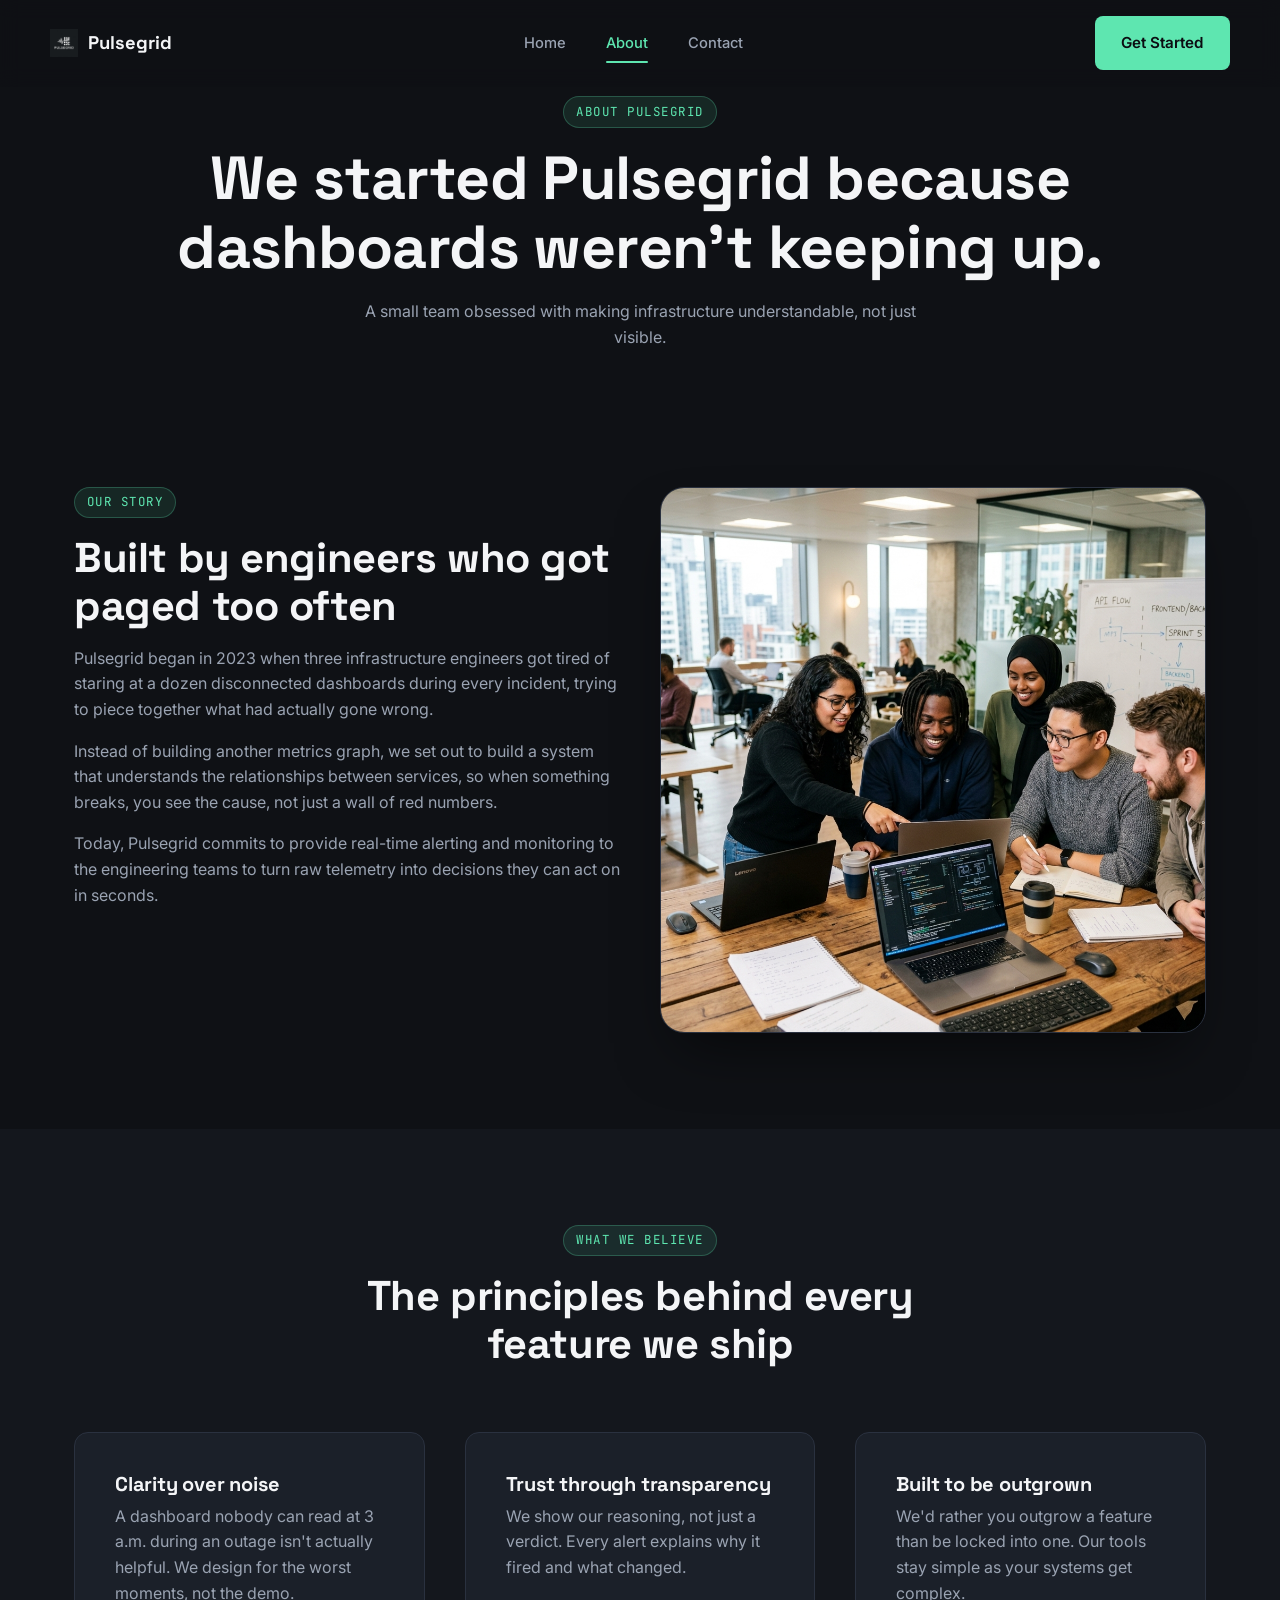
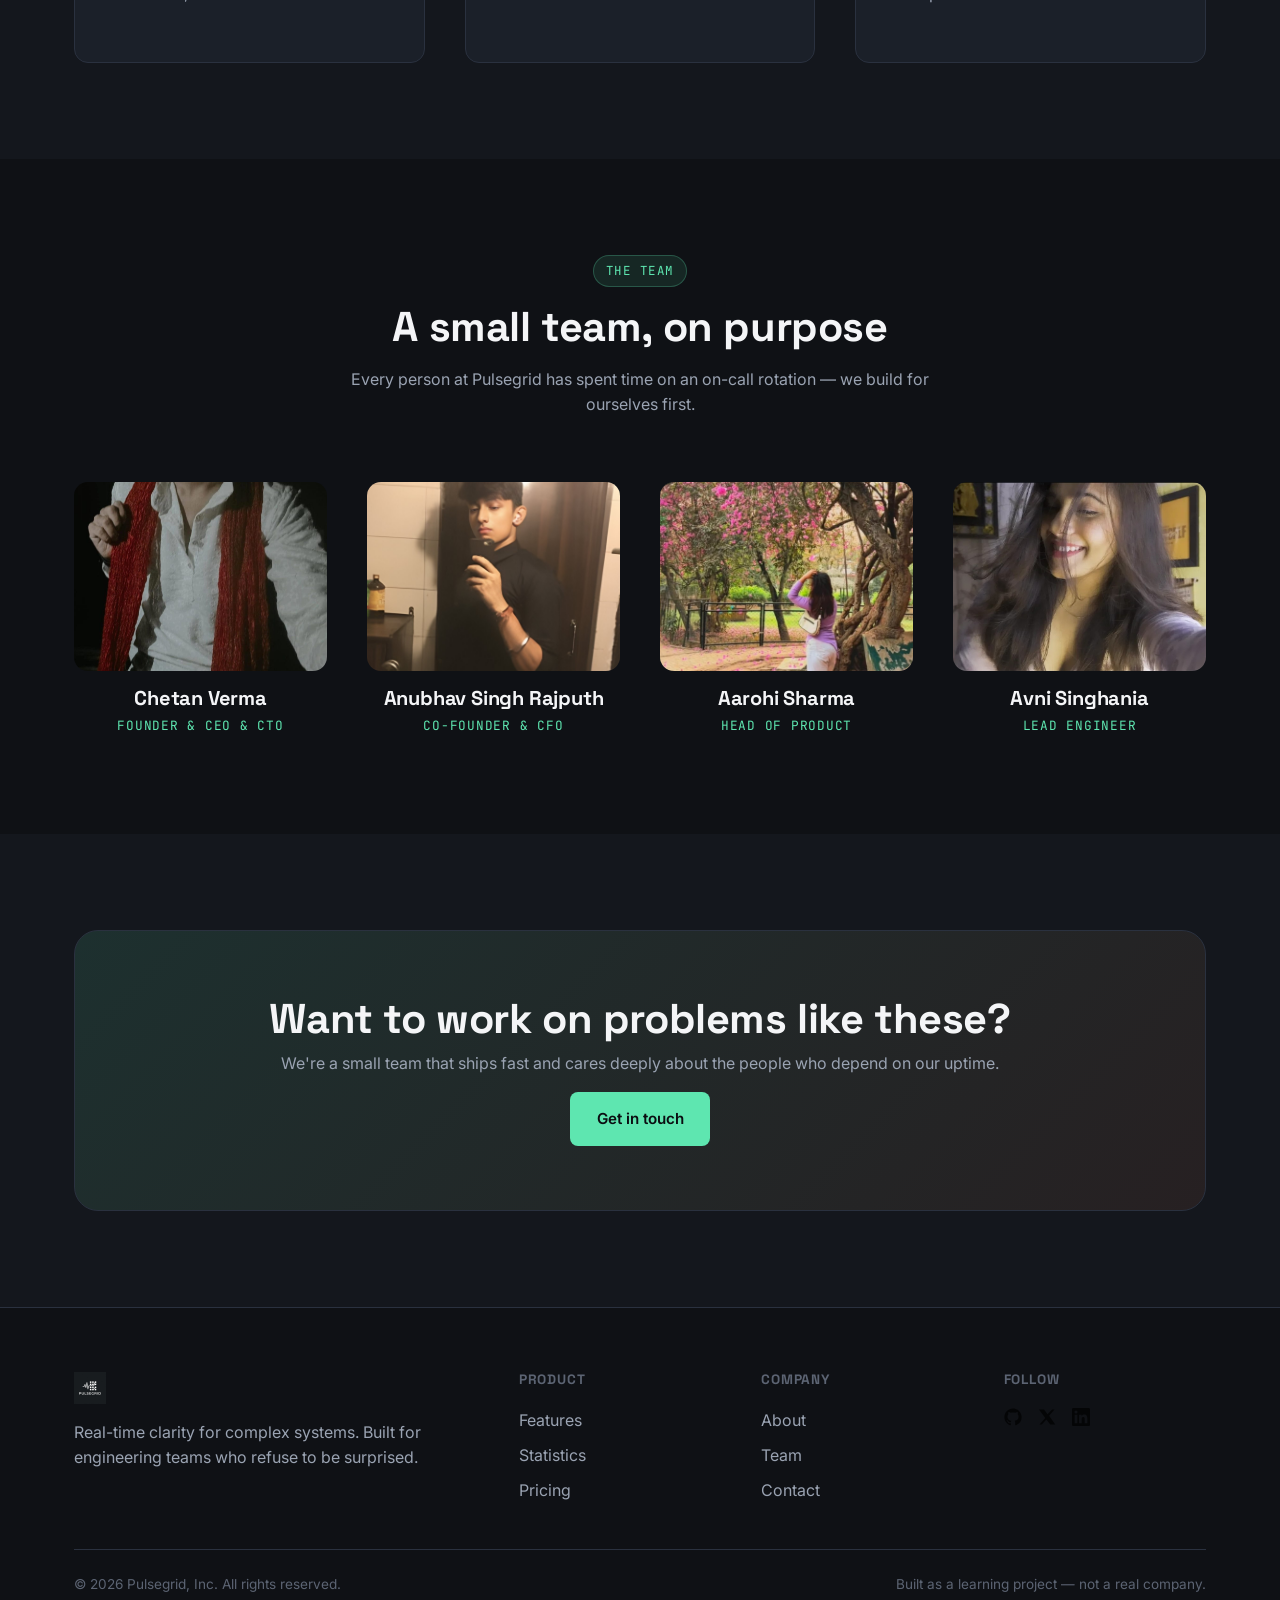
==== about.html @ dcd337dc "first commit" ====
<!DOCTYPE html>
<!--
  about.html
  -----------------------------------------------------------------------
  PURPOSE: The "About" page. Tells the company's story, lists its
  values, and introduces the team. Reuses the exact same navbar/footer
  markup and the exact same CSS/JS files as index.html, that repetition
  is intentional for this learning project. Toh aapko yhan ki cheezein edit krni
  hai
  -----------------------------------------------------------------------
-->
<html lang="en">

<head>
  <meta charset="UTF-8">
  <meta name="viewport" content="width=device-width, initial-scale=1.0">
  <title>About — Pulsegrid</title>
  <meta name="description"
    content="Learn about Pulsegrid's mission, values, and the team building real-time infrastructure monitoring.">

  <link rel="preconnect" href="https://fonts.googleapis.com">
  <link
    href="https://fonts.googleapis.com/css2?family=Space+Grotesk:wght@500;700&family=Inter:wght@400;500;600&family=JetBrains+Mono:wght@500&display=swap"
    rel="stylesheet">

  <link rel="stylesheet" href="css/style.css">
  <link rel="stylesheet" href="css/navbar.css">
  <link rel="stylesheet" href="css/animations.css">

  <link rel="icon" href="images/logo.png" type="image/png">
</head>

<body>

  <nav class="navbar">
    <div class="container navbar-inner">
      <a href="index.html" class="navbar-logo">
        <img src="images/logo.png" alt="Pulsegrid logo">
        Pulsegrid
      </a>

      <ul class="navbar-links">
        <li><a href="index.html">Home</a></li>
        <li><a href="about.html">About</a></li>
        <li><a href="contact.html">Contact</a></li>
        <li class="navbar-cta-mobile">
          <a href="contact.html" class="btn btn-primary btn-block">Get Started</a>
        </li>
      </ul>

      <div class="navbar-cta">
        <a href="contact.html" class="btn btn-primary">Get Started</a>
      </div>

      <button class="navbar-toggle" aria-label="Toggle navigation menu" aria-expanded="false">
        <span></span>
        <span></span>
        <span></span>
      </button>
    </div>
  </nav>

  <main>
    <!-- ===================================================================
         PAGE HEADER
         =================================================================== -->
    <header class="page-header">
      <div class="container reveal">
        <span class="eyebrow">About Pulsegrid</span>
        <h1>We started Pulsegrid because dashboards weren't keeping up.</h1>
        <p>A small team obsessed with making infrastructure understandable, not just visible.</p>
      </div>
    </header>

    <!-- ===================================================================
         OUR STORY
         =================================================================== -->
    <section class="section">
      <div class="container grid grid--2">
        <div class="reveal">
          <span class="eyebrow">Our story</span>
          <h2>Built by engineers who got paged too often</h2>
          <p>
            Pulsegrid began in 2023 when three infrastructure engineers
            got tired of staring at a dozen disconnected dashboards
            during every incident, trying to piece together what had
            actually gone wrong.
          </p>
          <p>
            Instead of building another metrics graph, we set out to
            build a system that understands the relationships between
            services, so when something breaks, you see the cause,
            not just a wall of red numbers.
          </p>
          <p>
            Today, Pulsegrid commits to provide real-time alerting and monitoring to the engineering teams to turn
            raw telemetry into decisions they can act on in seconds.
          </p>
        </div>
        <div class="hero-media reveal reveal-delay-2">
          <img src="images/team.jpg" alt="The Pulsegrid team collaborating in the office">
        </div>
      </div>
    </section>

    <!-- ===================================================================
         MISSION / VALUES
         =================================================================== -->
    <section class="section section--alt">
      <div class="container">
        <div class="section-header reveal">
          <span class="eyebrow">What we believe</span>
          <h2>The principles behind every feature we ship</h2>
        </div>

        <div class="grid grid--3">
          <div class="feature-card reveal reveal-delay-1">
            <h3>Clarity over noise</h3>
            <p>A dashboard nobody can read at 3 a.m. during an outage isn't actually helpful. We design for the worst
              moments, not the demo.</p>
          </div>
          <div class="feature-card reveal reveal-delay-2">
            <h3>Trust through transparency</h3>
            <p>We show our reasoning, not just a verdict. Every alert explains why it fired and what changed.</p>
          </div>
          <div class="feature-card reveal reveal-delay-3">
            <h3>Built to be outgrown</h3>
            <p>We'd rather you outgrow a feature than be locked into one. Our tools stay simple as your systems get
              complex.</p>
          </div>
        </div>
      </div>
    </section>

    <!-- ===================================================================
         TEAM SECTION
         =================================================================== -->
    <section class="section" id="team">
      <div class="container">
        <div class="section-header reveal">
          <span class="eyebrow">The team</span>
          <h2>A small team, on purpose</h2>
          <p>Every person at Pulsegrid has spent time on an on-call rotation — we build for ourselves first.</p>
        </div>

        <div class="grid grid--4">
          <div class="team-card reveal reveal-delay-1">
            <div class="team-photo"><img src="images/chetan.jpg" alt="Portrait placeholder for Maya Chen"></div>
            <h3>Chetan Verma</h3>
            <span class="team-role">Founder &amp; CEO & CTO</span>
          </div>
          <div class="team-card reveal reveal-delay-2">
            <div class="team-photo"><img src="images/anubhav.jpg" alt="Portrait placeholder for Daniel Osei"></div>
            <h3>Anubhav Singh Rajputh</h3>
            <span class="team-role">Co-founder &amp; CFO</span>
          </div>
          <div class="team-card reveal reveal-delay-3">
            <div class="team-photo"><img src="images/aarohi.jpg" alt="Portrait placeholder for Priya Patel"></div>
            <h3>Aarohi Sharma</h3>
            <span class="team-role">Head of Product</span>
          </div>
          <div class="team-card reveal reveal-delay-4">
            <div class="team-photo"><img src="images/avni.jpg" alt="Portrait placeholder for Tomas Novak"></div>
            <h3>Avni Singhania</h3>
            <span class="team-role">Lead Engineer</span>
          </div>
        </div>
      </div>
    </section>

    <!-- ===================================================================
         CTA BANNER
         =================================================================== -->
    <section class="section section--alt">
      <div class="container">
        <div class="cta-banner reveal">
          <h2>Want to work on problems like these?</h2>
          <p>We're a small team that ships fast and cares deeply about the people who depend on our uptime.</p>
          <a href="contact.html" class="btn btn-primary">Get in touch</a>
        </div>
      </div>
    </section>
  </main>

  <footer class="site-footer">
    <div class="container">
      <div class="footer-grid">
        <div class="footer-brand">
          <img src="images/logo.png" alt="Pulsegrid logo">
          <p>Real-time clarity for complex systems. Built for engineering teams who refuse to be surprised.</p>
        </div>

        <div class="footer-col">
          <h4>Product</h4>
          <a href="index.html#features">Features</a>
          <a href="index.html#stats">Statistics</a>
          <a href="contact.html">Pricing</a>
        </div>

        <div class="footer-col">
          <h4>Company</h4>
          <a href="about.html">About</a>
          <a href="about.html#team">Team</a>
          <a href="contact.html">Contact</a>
        </div>

        <div class="footer-col">
          <h4>Follow</h4>
          <div class="social-icons">
            <a href="#" aria-label="Pulsegrid on GitHub"><img class="social-icon" src="assets/icons/icon-github.svg"
                alt=""></a>
            <a href="#" aria-label="Pulsegrid on Twitter"><img class="social-icon" src="assets/icons/icon-twitter.svg"
                alt=""></a>
            <a href="#" aria-label="Pulsegrid on LinkedIn"><img class="social-icon" src="assets/icons/icon-linkedin.svg"
                alt=""></a>
          </div>
        </div>
      </div>

      <div class="footer-bottom">
        <span>&copy; <span id="current-year"></span> Pulsegrid, Inc. All rights reserved.</span>
        <span>Built as a learning project — not a real company.</span>
      </div>
    </div>
  </footer>

  <script src="js/navbar.js"></script>
  <script src="js/main.js"></script>
  <script src="js/contact.js"></script>
</body>

</html>
---- css/style.css ----
/* =========================================================================
   css/style.css
   -------------------------------------------------------------------------
   PURPOSE: The MAIN stylesheet for the whole site.
   It holds things that are shared by every page:
     1. Design tokens (CSS variables) - colors, fonts, spacing
     2. CSS reset / base element styles
     3. Reusable layout utilities (.container, .grid, .section, etc.)
     4. Buttons and form controls
     5. Section-specific styles that appear on more than one page
        (hero, features, stats, team, footer)

   Navbar-only styles live in navbar.css.
   Animation keyframes & scroll-reveal classes live in animations.css.
   This separation keeps each file focused on ONE job, which is the
   whole point of this learning project: easy-to-scan, single-purpose files.
   ========================================================================= */

/* -------------------------------------------------------------------------
   1. DESIGN TOKENS
   Centralizing colors/fonts/spacing here means changing the brand's look
   later only requires editing values in ONE place instead of hunting
   through every CSS file.
   ------------------------------------------------------------------------- */
:root {
  /* Color palette - dark, modern "tech startup" theme */
  --color-bg: #0f1115;          /* page background */
  --color-bg-alt: #14171d;      /* alternating section background */
  --color-surface: #1b2029;     /* cards, inputs, raised surfaces */
  --color-surface-hover: #232a36;
  --color-border: #2a313f;

  --color-text: #f4f5f7;        /* primary text on dark background */
  --color-text-muted: #9aa3b2;  /* secondary / supporting text */
  --color-text-faint: #5c6473;  /* least important text, captions */

  --color-accent: #5ee6b0;      /* primary brand accent (mint/jade) */
  --color-accent-dark: #34b584; /* darker accent, used for hover states */
  --color-accent-warm: #ff8a5b; /* secondary accent for contrast/CTAs */

  --color-success: #5ee6b0;
  --color-error: #ff6b6b;

  /* Typography */
  --font-display: 'Space Grotesk', 'Segoe UI', sans-serif; /* headings */
  --font-body: 'Inter', 'Segoe UI', sans-serif;             /* paragraphs, UI */
  --font-mono: 'JetBrains Mono', 'Courier New', monospace;  /* stats, labels */

  /* Spacing scale (used for padding/margin/gap consistently) */
  --space-xs: 0.5rem;
  --space-sm: 1rem;
  --space-md: 1.5rem;
  --space-lg: 2.5rem;
  --space-xl: 4rem;
  --space-2xl: 6rem;

  /* Shared values */
  --radius-sm: 8px;
  --radius-md: 14px;
  --radius-lg: 24px;
  --max-width: 1180px;
  --transition-fast: 150ms ease;
  --transition-base: 280ms ease;
}

/* -------------------------------------------------------------------------
   2. RESET / BASE ELEMENT STYLES
   A small reset keeps default browser styling from fighting with our design.
   ------------------------------------------------------------------------- */
*,
*::before,
*::after {
  box-sizing: border-box;
}

html {
  scroll-behavior: smooth;
}

body {
  margin: 0;
  background-color: var(--color-bg);
  color: var(--color-text);
  font-family: var(--font-body);
  font-size: 16px;
  line-height: 1.6;
  -webkit-font-smoothing: antialiased;
}

img {
  max-width: 100%;
  display: block;
}

a {
  color: inherit;
  text-decoration: none;
}

ul {
  margin: 0;
  padding: 0;
  list-style: none;
}

h1, h2, h3, h4 {
  font-family: var(--font-display);
  font-weight: 700;
  line-height: 1.15;
  margin: 0 0 var(--space-sm) 0;
  letter-spacing: -0.01em;
}

h1 { font-size: clamp(2.4rem, 5vw, 3.8rem); }
h2 { font-size: clamp(1.8rem, 3.4vw, 2.6rem); }
h3 { font-size: 1.25rem; }

p {
  margin: 0 0 var(--space-sm) 0;
  color: var(--color-text-muted);
}

/* Visible focus outline everywhere - important for keyboard accessibility */
a:focus-visible,
button:focus-visible,
input:focus-visible,
textarea:focus-visible {
  outline: 2px solid var(--color-accent);
  outline-offset: 3px;
}

/* -------------------------------------------------------------------------
   3. LAYOUT UTILITIES
   Generic, reusable building blocks used across every page.
   ------------------------------------------------------------------------- */
.container {
  width: 100%;
  max-width: var(--max-width);
  margin: 0 auto;
  padding: 0 var(--space-md);
}

.section {
  padding: var(--space-2xl) 0;
}

.section--alt {
  background-color: var(--color-bg-alt);
}

.section-header {
  text-align: center;
  max-width: 640px;
  margin: 0 auto var(--space-xl) auto;
}

.eyebrow {
  display: inline-block;
  font-family: var(--font-mono);
  font-size: 0.78rem;
  letter-spacing: 0.12em;
  text-transform: uppercase;
  color: var(--color-accent);
  background: rgba(94, 230, 176, 0.1);
  border: 1px solid rgba(94, 230, 176, 0.25);
  padding: 0.3rem 0.75rem;
  border-radius: 999px;
  margin-bottom: var(--space-sm);
}

.grid {
  display: grid;
  gap: var(--space-lg);
}

.grid--2 { grid-template-columns: repeat(2, 1fr); }
.grid--3 { grid-template-columns: repeat(3, 1fr); }
.grid--4 { grid-template-columns: repeat(4, 1fr); }

@media (max-width: 900px) {
  .grid--3, .grid--4 { grid-template-columns: repeat(2, 1fr); }
}

@media (max-width: 600px) {
  .grid--2, .grid--3, .grid--4 { grid-template-columns: 1fr; }
}

/* -------------------------------------------------------------------------
   4. BUTTONS & FORM CONTROLS
   ------------------------------------------------------------------------- */
.btn {
  display: inline-flex;
  align-items: center;
  justify-content: center;
  gap: 0.5rem;
  font-family: var(--font-body);
  font-weight: 600;
  font-size: 0.95rem;
  padding: 0.85rem 1.6rem;
  border-radius: var(--radius-sm);
  border: 1px solid transparent;
  cursor: pointer;
  transition: transform var(--transition-fast), background-color var(--transition-fast),
              border-color var(--transition-fast), box-shadow var(--transition-fast);
}

.btn:active {
  transform: scale(0.97);
}

.btn-primary {
  background-color: var(--color-accent);
  color: #0b0d11;
}

.btn-primary:hover {
  background-color: var(--color-accent-dark);
  box-shadow: 0 0 0 4px rgba(94, 230, 176, 0.15);
}

.btn-secondary {
  background-color: transparent;
  color: var(--color-text);
  border-color: var(--color-border);
}

.btn-secondary:hover {
  border-color: var(--color-accent);
  color: var(--color-accent);
}

.btn-block {
  width: 100%;
}

.btn[disabled] {
  opacity: 0.6;
  cursor: not-allowed;
  transform: none;
}

.form-group {
  margin-bottom: var(--space-md);
  text-align: left;
}

.form-label {
  display: block;
  font-size: 0.85rem;
  font-weight: 600;
  margin-bottom: 0.4rem;
  color: var(--color-text);
}

.form-control {
  width: 100%;
  padding: 0.8rem 1rem;
  background-color: var(--color-surface);
  border: 1px solid var(--color-border);
  border-radius: var(--radius-sm);
  color: var(--color-text);
  font-family: var(--font-body);
  font-size: 0.95rem;
  transition: border-color var(--transition-fast);
}

.form-control:focus {
  border-color: var(--color-accent);
  outline: none;
}

.form-control.is-invalid {
  border-color: var(--color-error);
}

.form-error {
  display: block;
  min-height: 1.1rem;
  font-size: 0.8rem;
  color: var(--color-error);
  margin-top: 0.3rem;
}

.form-success-banner {
  background: rgba(94, 230, 176, 0.12);
  border: 1px solid rgba(94, 230, 176, 0.35);
  color: var(--color-accent);
  padding: var(--space-sm) var(--space-md);
  border-radius: var(--radius-sm);
  margin-bottom: var(--space-md);
}

/* -------------------------------------------------------------------------
   5. PAGE HEADER (used on about.html and contact.html, below the navbar)
   ------------------------------------------------------------------------- */
.page-header {
  padding: var(--space-2xl) 0 var(--space-lg);
  text-align: center;
}

.page-header p {
  max-width: 560px;
  margin: 0 auto;
}

/* -------------------------------------------------------------------------
   6. HERO SECTION (index.html)
   ------------------------------------------------------------------------- */
.hero {
  padding: var(--space-2xl) 0;
  overflow: hidden;
  position: relative;
  background-image: linear-gradient(180deg, rgba(15, 17, 21, 0.94), rgba(15, 17, 21, 0.98)), url('../images/hero.jpg');
  background-size: cover;
  background-position: center;
}

.hero .container {
  display: grid;
  grid-template-columns: 1fr 1fr;
  align-items: center;
  gap: var(--space-xl);
}

.hero-copy h1 {
  margin-bottom: var(--space-md);
}

.hero-copy .highlight {
  color: var(--color-accent);
}

.hero-actions {
  display: flex;
  gap: var(--space-sm);
  margin-top: var(--space-lg);
  flex-wrap: wrap;
}

.hero-meta {
  display: flex;
  gap: var(--space-lg);
  margin-top: var(--space-xl);
  font-family: var(--font-mono);
  font-size: 0.85rem;
  color: var(--color-text-faint);
}

.hero-media {
  position: relative;
  border-radius: var(--radius-lg);
  overflow: hidden;
  border: 1px solid var(--color-border);
  box-shadow: 0 30px 60px -20px rgba(0, 0, 0, 0.6);
}

.hero-media img {
  width: 100%;
  height: 100%;
  object-fit: cover;
}

@media (max-width: 900px) {
  .hero .container {
    grid-template-columns: 1fr;
  }
  .hero-media {
    order: -1;
  }
}

/* -------------------------------------------------------------------------
   7. FEATURES SECTION (index.html)
   ------------------------------------------------------------------------- */
.feature-card {
  background-color: var(--color-surface);
  border: 1px solid var(--color-border);
  border-radius: var(--radius-md);
  padding: var(--space-lg);
  transition: transform var(--transition-base), border-color var(--transition-base);
}

.feature-card:hover {
  transform: translateY(-6px);
  border-color: var(--color-accent);
}

.feature-icon {
  width: 48px;
  height: 48px;
  display: flex;
  align-items: center;
  justify-content: center;
  border-radius: var(--radius-sm);
  background: rgba(94, 230, 176, 0.1);
  color: var(--color-accent);
  margin-bottom: var(--space-md);
}

.feature-icon img {
  width: 24px;
  height: 24px;
}

.feature-card h3 {
  margin-bottom: var(--space-xs);
}

/* -------------------------------------------------------------------------
   8. STATS SECTION (index.html)
   ------------------------------------------------------------------------- */
.stats-grid {
  text-align: center;
}

.stat-number {
  font-family: var(--font-mono);
  font-size: clamp(2.2rem, 4vw, 3rem);
  font-weight: 700;
  color: var(--color-accent);
  display: block;
}

.stat-label {
  color: var(--color-text-muted);
  font-size: 0.9rem;
  margin-top: 0.3rem;
}

/* -------------------------------------------------------------------------
   9. TEAM SECTION (about.html)
   ------------------------------------------------------------------------- */
.team-card {
  text-align: center;
}

.team-photo {
  border-radius: var(--radius-md);
  overflow: hidden;
  margin-bottom: var(--space-sm);
  aspect-ratio: 4 / 3;
}

.team-photo img {
  width: 100%;
  height: 100%;
  object-fit: cover;
}

.team-card h3 {
  margin-bottom: 0.1rem;
}

.team-role {
  font-family: var(--font-mono);
  font-size: 0.8rem;
  color: var(--color-accent);
  text-transform: uppercase;
  letter-spacing: 0.06em;
}

/* -------------------------------------------------------------------------
   10. CTA BANNER (shared)
   ------------------------------------------------------------------------- */
.cta-banner {
  background: linear-gradient(135deg, rgba(94, 230, 176, 0.12), rgba(255, 138, 91, 0.08));
  border: 1px solid var(--color-border);
  border-radius: var(--radius-lg);
  padding: var(--space-xl);
  text-align: center;
}

.cta-banner h2 {
  margin-bottom: var(--space-xs);
}

/* -------------------------------------------------------------------------
   11. FOOTER (shared across every page)
   ------------------------------------------------------------------------- */
.site-footer {
  border-top: 1px solid var(--color-border);
  padding: var(--space-xl) 0 var(--space-lg);
}

.footer-grid {
  display: grid;
  grid-template-columns: 2fr 1fr 1fr 1fr;
  gap: var(--space-lg);
  margin-bottom: var(--space-lg);
}

.footer-brand img {
  height: 32px;
  margin-bottom: var(--space-sm);
}

.footer-col h4 {
  font-size: 0.85rem;
  text-transform: uppercase;
  letter-spacing: 0.06em;
  color: var(--color-text-faint);
  margin-bottom: var(--space-sm);
}

.footer-col a {
  display: block;
  color: var(--color-text-muted);
  padding: 0.3rem 0;
  transition: color var(--transition-fast);
}

.footer-col a:hover {
  color: var(--color-accent);
}

.footer-bottom {
  display: flex;
  justify-content: space-between;
  align-items: center;
  flex-wrap: wrap;
  gap: var(--space-sm);
  padding-top: var(--space-md);
  border-top: 1px solid var(--color-border);
  font-size: 0.85rem;
  color: var(--color-text-faint);
}

.social-icons {
  display: flex;
  gap: var(--space-sm);
}

.social-icon {
  width: 18px;
  height: 18px;
  opacity: 0.7;
  transition: opacity var(--transition-fast);
}

.social-icon:hover {
  opacity: 1;
}

@media (max-width: 760px) {
  .footer-grid {
    grid-template-columns: 1fr 1fr;
  }
}
---- css/navbar.css ----
/* =========================================================================
   css/navbar.css
   -------------------------------------------------------------------------
   PURPOSE: ALL styling related to the site navigation bar lives here,
   and only here. That includes:
     - the logo + nav links layout
     - the "scrolled" state (navbar becomes more opaque once you scroll down)
     - the mobile hamburger button and slide-down mobile menu
     - the active-link highlight

   Why a separate file? The navbar is a self-contained component that
   appears identically on every page. Keeping its CSS isolated means a
   beginner can open just this one file to fully understand (or redesign)
   the nav, without scrolling through hundreds of unrelated rules.
   This file depends on the variables defined in style.css, so style.css
   must be linked BEFORE navbar.css in the HTML <head>.
   ========================================================================= */

.navbar {
  position: fixed;
  top: 0;
  left: 0;
  right: 0;
  z-index: 100;
  background-color: rgba(15, 17, 21, 0.7);
  backdrop-filter: blur(10px);
  border-bottom: 1px solid transparent;
  transition: background-color var(--transition-base), border-color var(--transition-base);
}

/* Added by navbar.js once the user scrolls past a threshold.
   Gives the navbar a solid background + visible border so it stays
   legible over busy section backgrounds. */
.navbar.is-scrolled {
  background-color: rgba(15, 17, 21, 0.92);
  border-bottom-color: var(--color-border);
}

.navbar-inner {
  display: flex;
  align-items: center;
  justify-content: space-between;
  padding: var(--space-sm) 0;
}

.navbar-logo {
  display: flex;
  align-items: center;
  gap: 0.6rem;
  font-family: var(--font-display);
  font-weight: 700;
  font-size: 1.15rem;
}

.navbar-logo img {
  height: 28px;
  width: 28px;
}

.navbar-links {
  display: flex;
  align-items: center;
  gap: var(--space-lg);
}

.navbar-links a {
  font-size: 0.92rem;
  font-weight: 500;
  color: var(--color-text-muted);
  position: relative;
  padding: 0.3rem 0;
  transition: color var(--transition-fast);
}

.navbar-links a:hover {
  color: var(--color-text);
}

/* Added by navbar.js to whichever link matches the current page,
   so users always know where they are in the site. */
.navbar-links a.is-active {
  color: var(--color-accent);
}

.navbar-links a.is-active::after {
  content: '';
  position: absolute;
  left: 0;
  bottom: -6px;
  width: 100%;
  height: 2px;
  background-color: var(--color-accent);
  border-radius: 2px;
}

.navbar-cta {
  display: flex;
  align-items: center;
  gap: var(--space-md);
}

/* -------------------------------------------------------------------------
   MOBILE MENU TOGGLE (hamburger icon)
   Hidden on desktop, shown below the breakpoint.
   ------------------------------------------------------------------------- */
.navbar-toggle {
  display: none;
  flex-direction: column;
  justify-content: center;
  gap: 5px;
  width: 32px;
  height: 32px;
  background: none;
  border: none;
  cursor: pointer;
  padding: 0;
}

.navbar-toggle span {
  display: block;
  height: 2px;
  width: 100%;
  background-color: var(--color-text);
  border-radius: 2px;
  transition: transform var(--transition-fast), opacity var(--transition-fast);
}

/* Added by navbar.js when the mobile menu is open - turns the
   hamburger icon into an "X" shape. */
.navbar-toggle.is-open span:nth-child(1) {
  transform: translateY(7px) rotate(45deg);
}

.navbar-toggle.is-open span:nth-child(2) {
  opacity: 0;
}

.navbar-toggle.is-open span:nth-child(3) {
  transform: translateY(-7px) rotate(-45deg);
}

/* -------------------------------------------------------------------------
   RESPONSIVE: collapse the link list into a slide-down mobile panel
   ------------------------------------------------------------------------- */
@media (max-width: 820px) {
  .navbar-toggle {
    display: flex;
  }

  .navbar-links {
    position: absolute;
    top: 100%;
    left: 0;
    right: 0;
    flex-direction: column;
    align-items: stretch;
    gap: 0;
    background-color: var(--color-bg-alt);
    border-bottom: 1px solid var(--color-border);
    max-height: 0;
    overflow: hidden;
    opacity: 0;
    transition: max-height var(--transition-base), opacity var(--transition-base);
  }

  /* Added by navbar.js when the hamburger button is tapped */
  .navbar-links.is-open {
    max-height: 320px;
    opacity: 1;
  }

  .navbar-links a {
    padding: var(--space-sm) var(--space-md);
    border-bottom: 1px solid var(--color-border);
  }

  .navbar-links a.is-active::after {
    display: none;
  }

  .navbar-cta {
    display: none;
  }

  /* Show the "Get Started" button inside the mobile panel instead */
  .navbar-links .navbar-cta-mobile {
    display: block;
    padding: var(--space-md);
  }
}

@media (min-width: 821px) {
  .navbar-cta-mobile {
    display: none;
  }
}
---- css/animations.css ----
/* =========================================================================
   css/animations.css
   -------------------------------------------------------------------------
   PURPOSE: Every @keyframes definition and every animation-related
   utility class lives in this one file. Splitting animations out from
   style.css means:
     - you can find "what moves on this page" in one place
     - you can delete this file entirely to instantly turn off all motion
       (handy for testing or for users who prefer reduced motion)

   How it's used:
     - main.js adds the class ".is-visible" to elements with the class
       ".reveal" once they scroll into view (see js/main.js).
     - Hover/transition animations (like the feature card lift) are
       defined inline in style.css next to the component they belong to,
       since they're tightly coupled to that component's hover state.
       This file focuses on KEYFRAME animations and reveal-on-scroll,
       which are reused across many different components.
   ========================================================================= */

/* -------------------------------------------------------------------------
   SCROLL-REVEAL
   Elements start slightly faded/translated, then animate into place
   once JavaScript (main.js) marks them as visible using IntersectionObserver.
   ------------------------------------------------------------------------- */
.reveal {
  opacity: 0;
  transform: translateY(24px);
  transition: opacity 0.7s ease, transform 0.7s ease;
}

.reveal.is-visible {
  opacity: 1;
  transform: translateY(0);
}

/* Stagger helper classes - apply alongside .reveal to delay items in a
   list/grid so they animate in one after another instead of all at once. */
.reveal-delay-1 { transition-delay: 0.1s; }
.reveal-delay-2 { transition-delay: 0.2s; }
.reveal-delay-3 { transition-delay: 0.3s; }
.reveal-delay-4 { transition-delay: 0.4s; }

/* -------------------------------------------------------------------------
   FADE IN (used for the whole page on first load, and for the
   contact form success banner)
   ------------------------------------------------------------------------- */
@keyframes fadeIn {
  from { opacity: 0; }
  to { opacity: 1; }
}

.fade-in {
  animation: fadeIn 0.6s ease both;
}

/* -------------------------------------------------------------------------
   SLIDE DOWN (used when the success banner appears above the contact form)
   ------------------------------------------------------------------------- */
@keyframes slideDown {
  from {
    opacity: 0;
    transform: translateY(-12px);
  }
  to {
    opacity: 1;
    transform: translateY(0);
  }
}

.slide-down {
  animation: slideDown 0.4s ease both;
}

/* -------------------------------------------------------------------------
   PULSE
   A soft, looping glow used behind the hero image and on the live
   "status dot" in the stats section, to suggest real-time monitoring.
   ------------------------------------------------------------------------- */
@keyframes pulseGlow {
  0%, 100% {
    box-shadow: 0 0 0 0 rgba(94, 230, 176, 0.35);
  }
  50% {
    box-shadow: 0 0 0 14px rgba(94, 230, 176, 0);
  }
}

.status-dot {
  display: inline-block;
  width: 8px;
  height: 8px;
  border-radius: 50%;
  background-color: var(--color-accent);
  animation: pulseGlow 2.4s ease-out infinite;
  margin-right: 0.4rem;
}

/* -------------------------------------------------------------------------
   SHIMMER
   A subtle moving gradient used as a loading state on the contact
   form's submit button while contact.js simulates sending the message.
   ------------------------------------------------------------------------- */
@keyframes shimmer {
  0% { background-position: -200px 0; }
  100% { background-position: 200px 0; }
}

.btn-loading {
  color: transparent !important;
  position: relative;
  pointer-events: none;
}

.btn-loading::after {
  content: '';
  position: absolute;
  inset: 0;
  margin: auto;
  width: 18px;
  height: 18px;
  border: 2px solid rgba(11, 13, 17, 0.3);
  border-top-color: #0b0d11;
  border-radius: 50%;
  animation: spin 0.7s linear infinite;
}

@keyframes spin {
  to { transform: rotate(360deg); }
}

/* -------------------------------------------------------------------------
   FLOAT
   A slow, gentle vertical drift applied to the hero media frame so the
   landing page doesn't feel completely static, without being distracting.
   ------------------------------------------------------------------------- */
@keyframes float {
  0%, 100% { transform: translateY(0); }
  50% { transform: translateY(-10px); }
}

.float {
  animation: float 6s ease-in-out infinite;
}

/* -------------------------------------------------------------------------
   ACCESSIBILITY: respect users who have asked their OS/browser to
   minimize motion. This overrides every animation above.
   ------------------------------------------------------------------------- */
@media (prefers-reduced-motion: reduce) {
  *, *::before, *::after {
    animation-duration: 0.001ms !important;
    animation-iteration-count: 1 !important;
    transition-duration: 0.001ms !important;
    scroll-behavior: auto !important;
  }

  .reveal {
    opacity: 1;
    transform: none;
  }
}
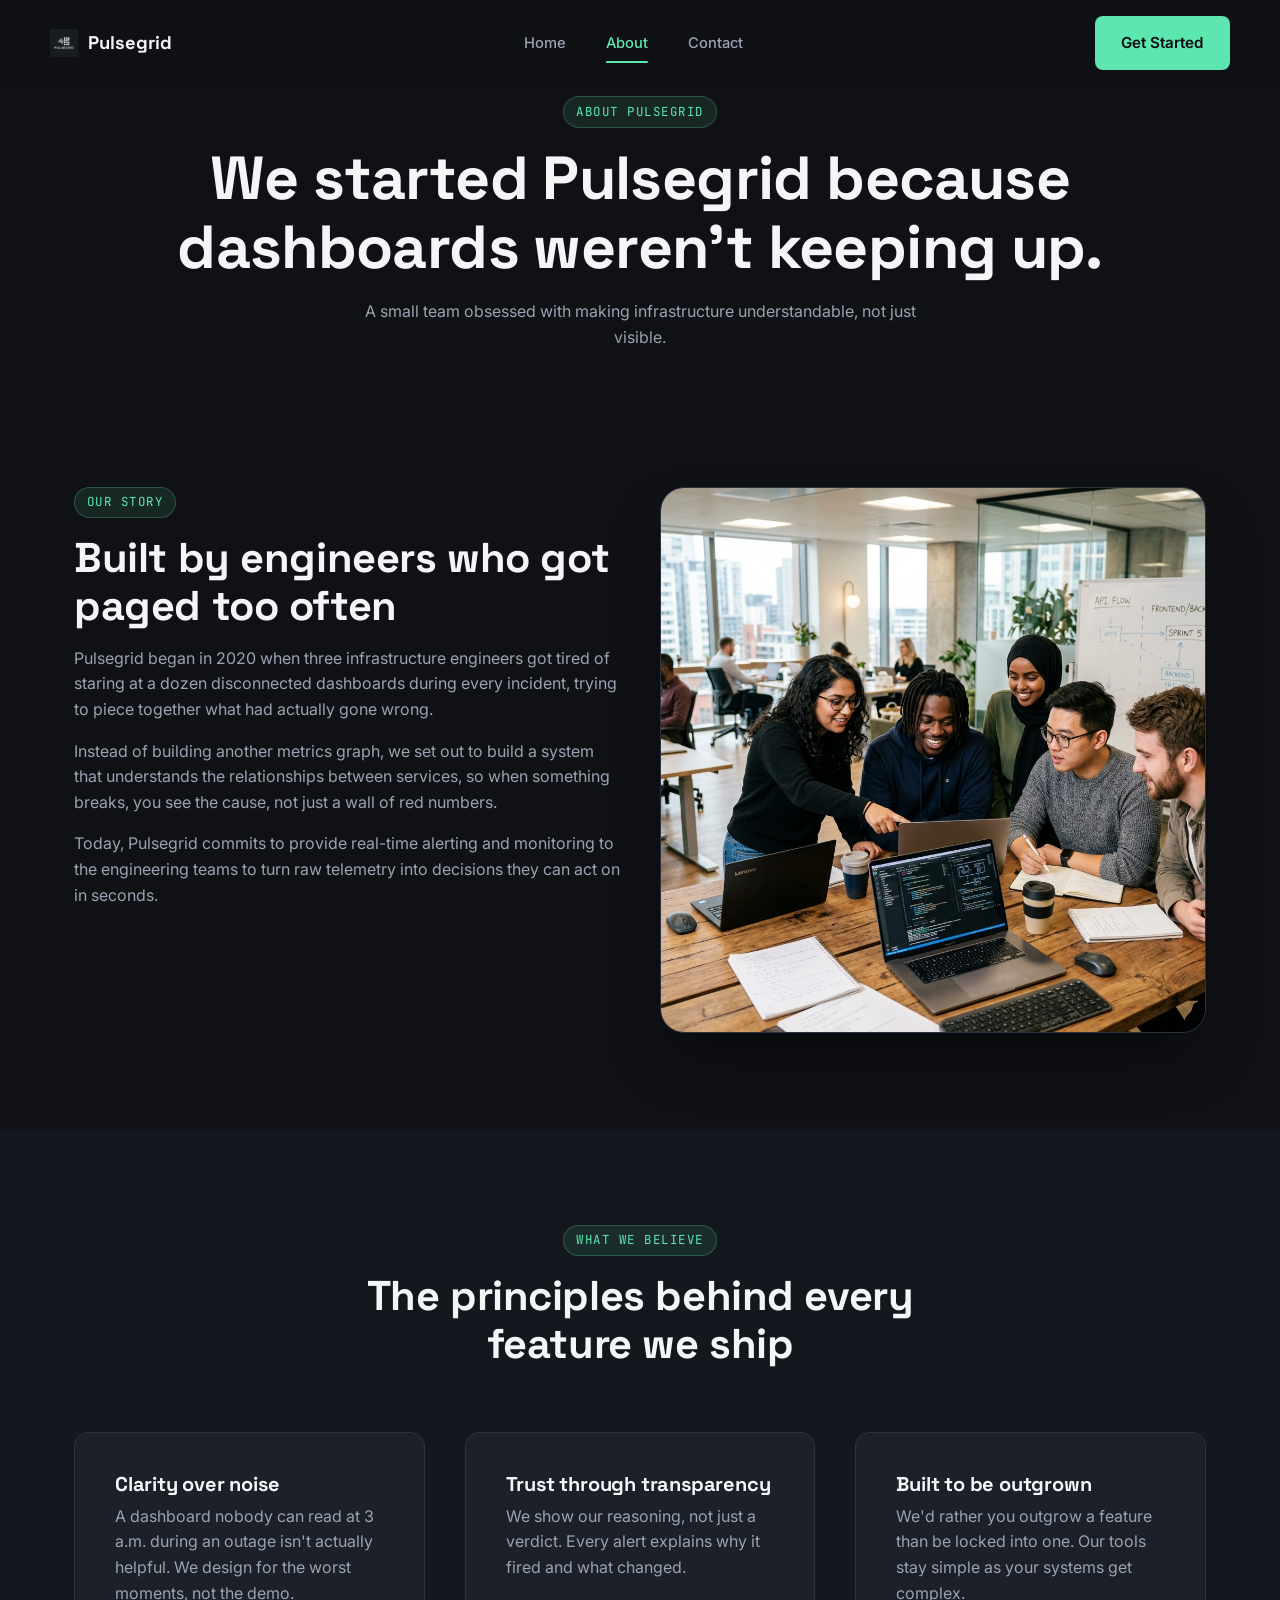
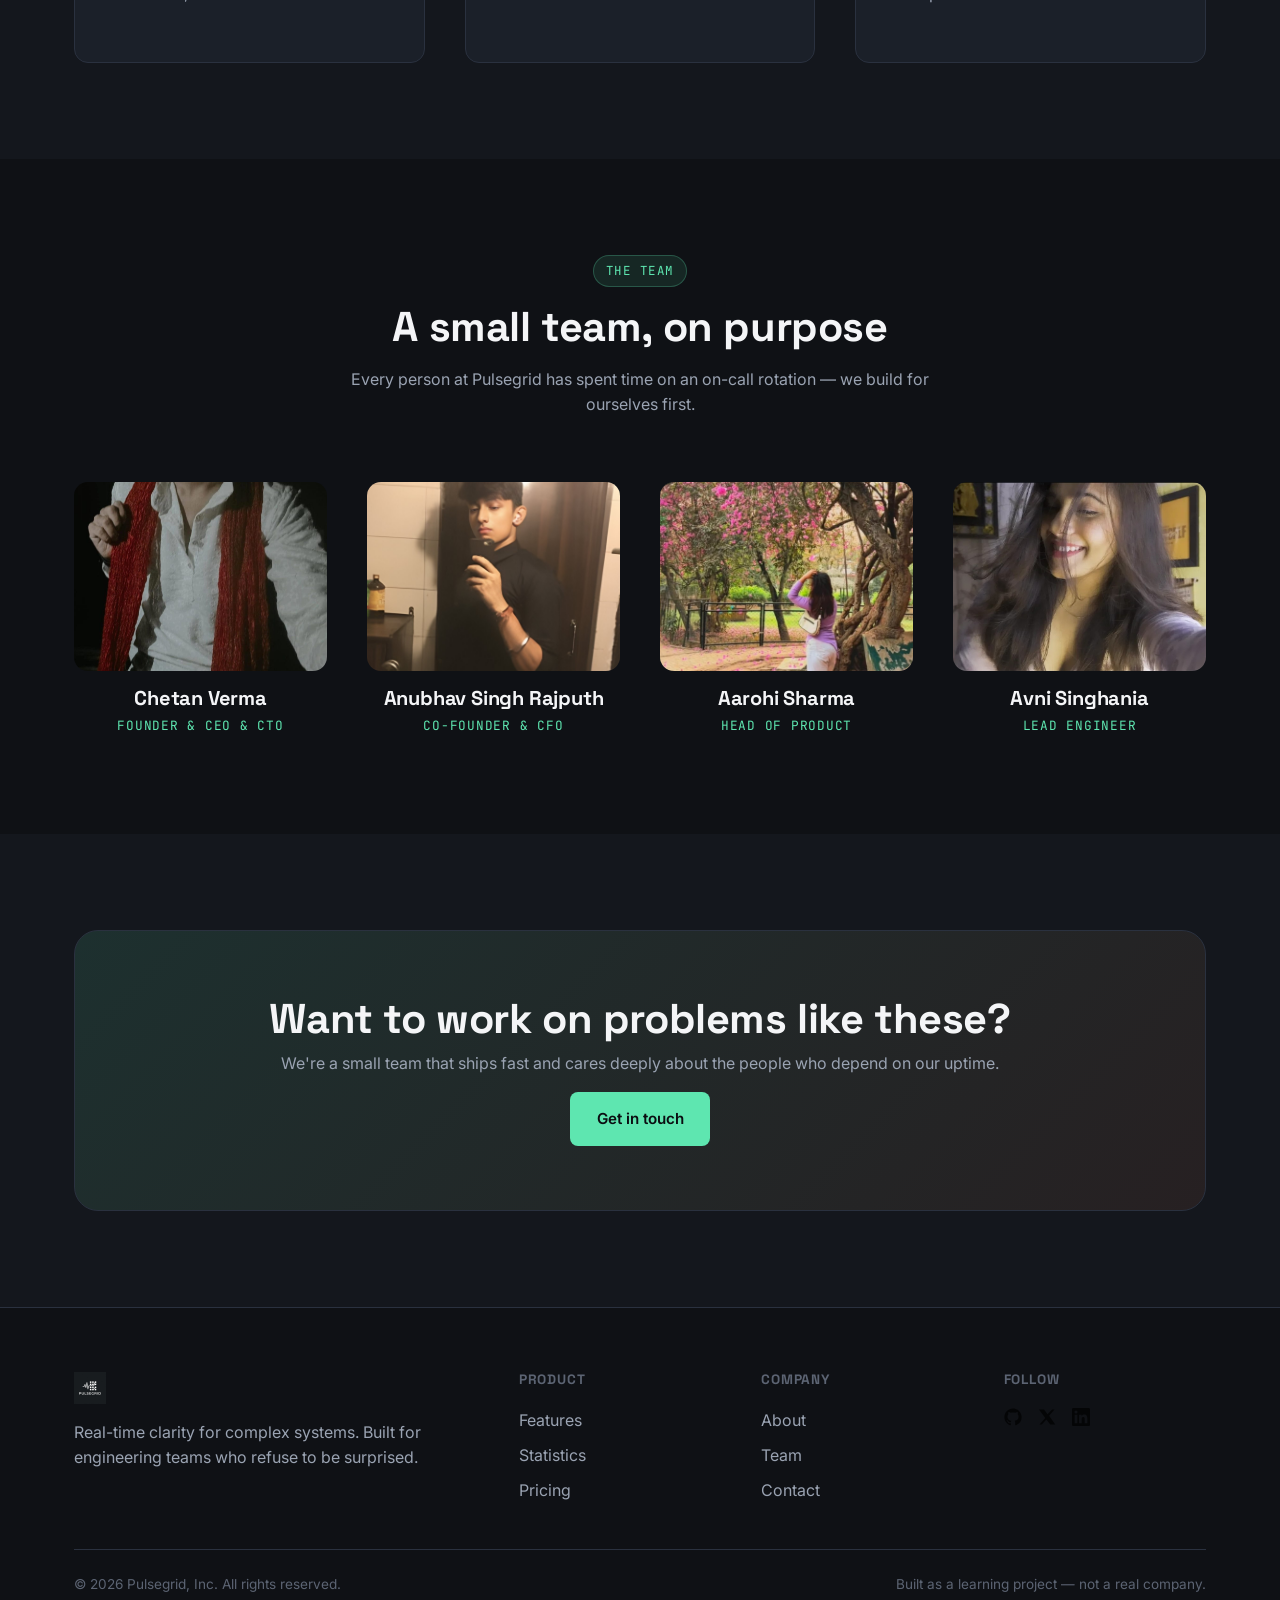
==== commit 53d930c2: "Update" ====
--- a/about.html
+++ b/about.html
@@ -81,7 +81,7 @@
           <span class="eyebrow">Our story</span>
           <h2>Built by engineers who got paged too often</h2>
           <p>
-            Pulsegrid began in 2023 when three infrastructure engineers
+            Pulsegrid began in 2020 when three infrastructure engineers
             got tired of staring at a dozen disconnected dashboards
             during every incident, trying to piece together what had
             actually gone wrong.
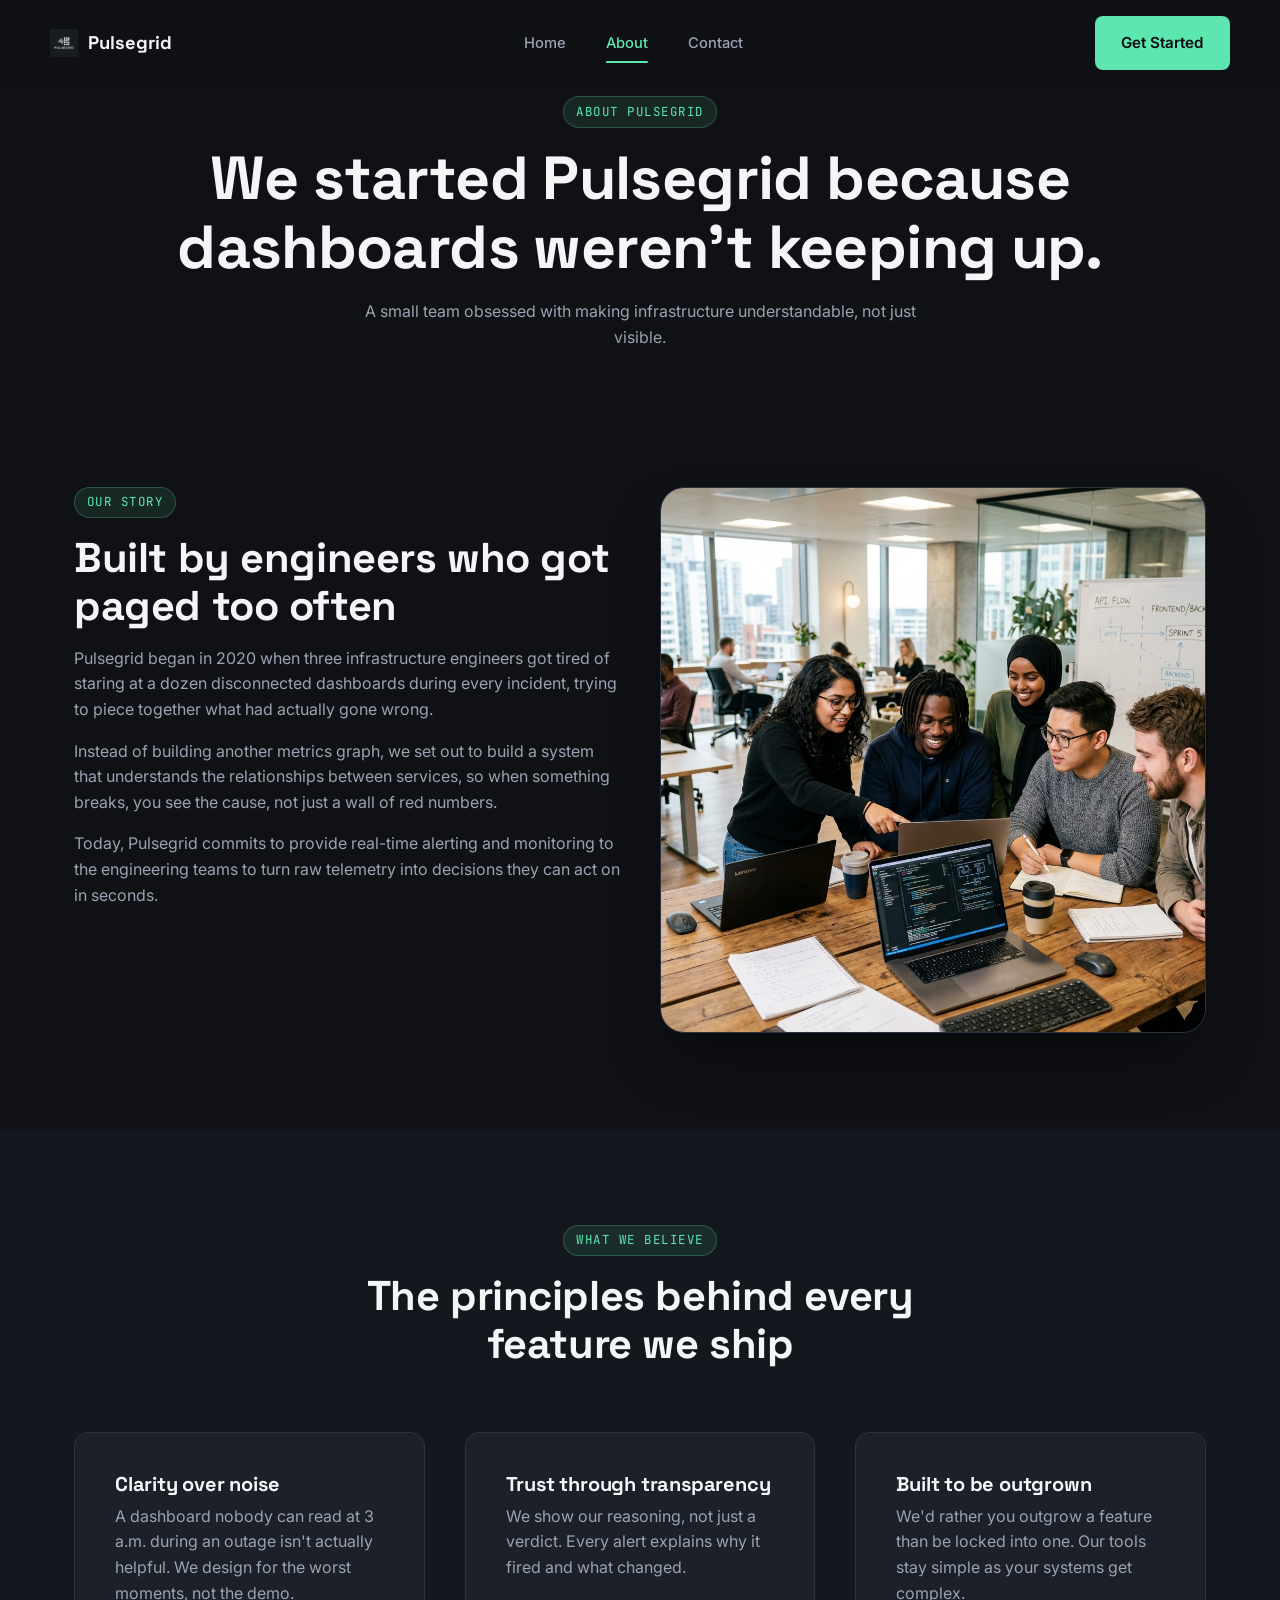
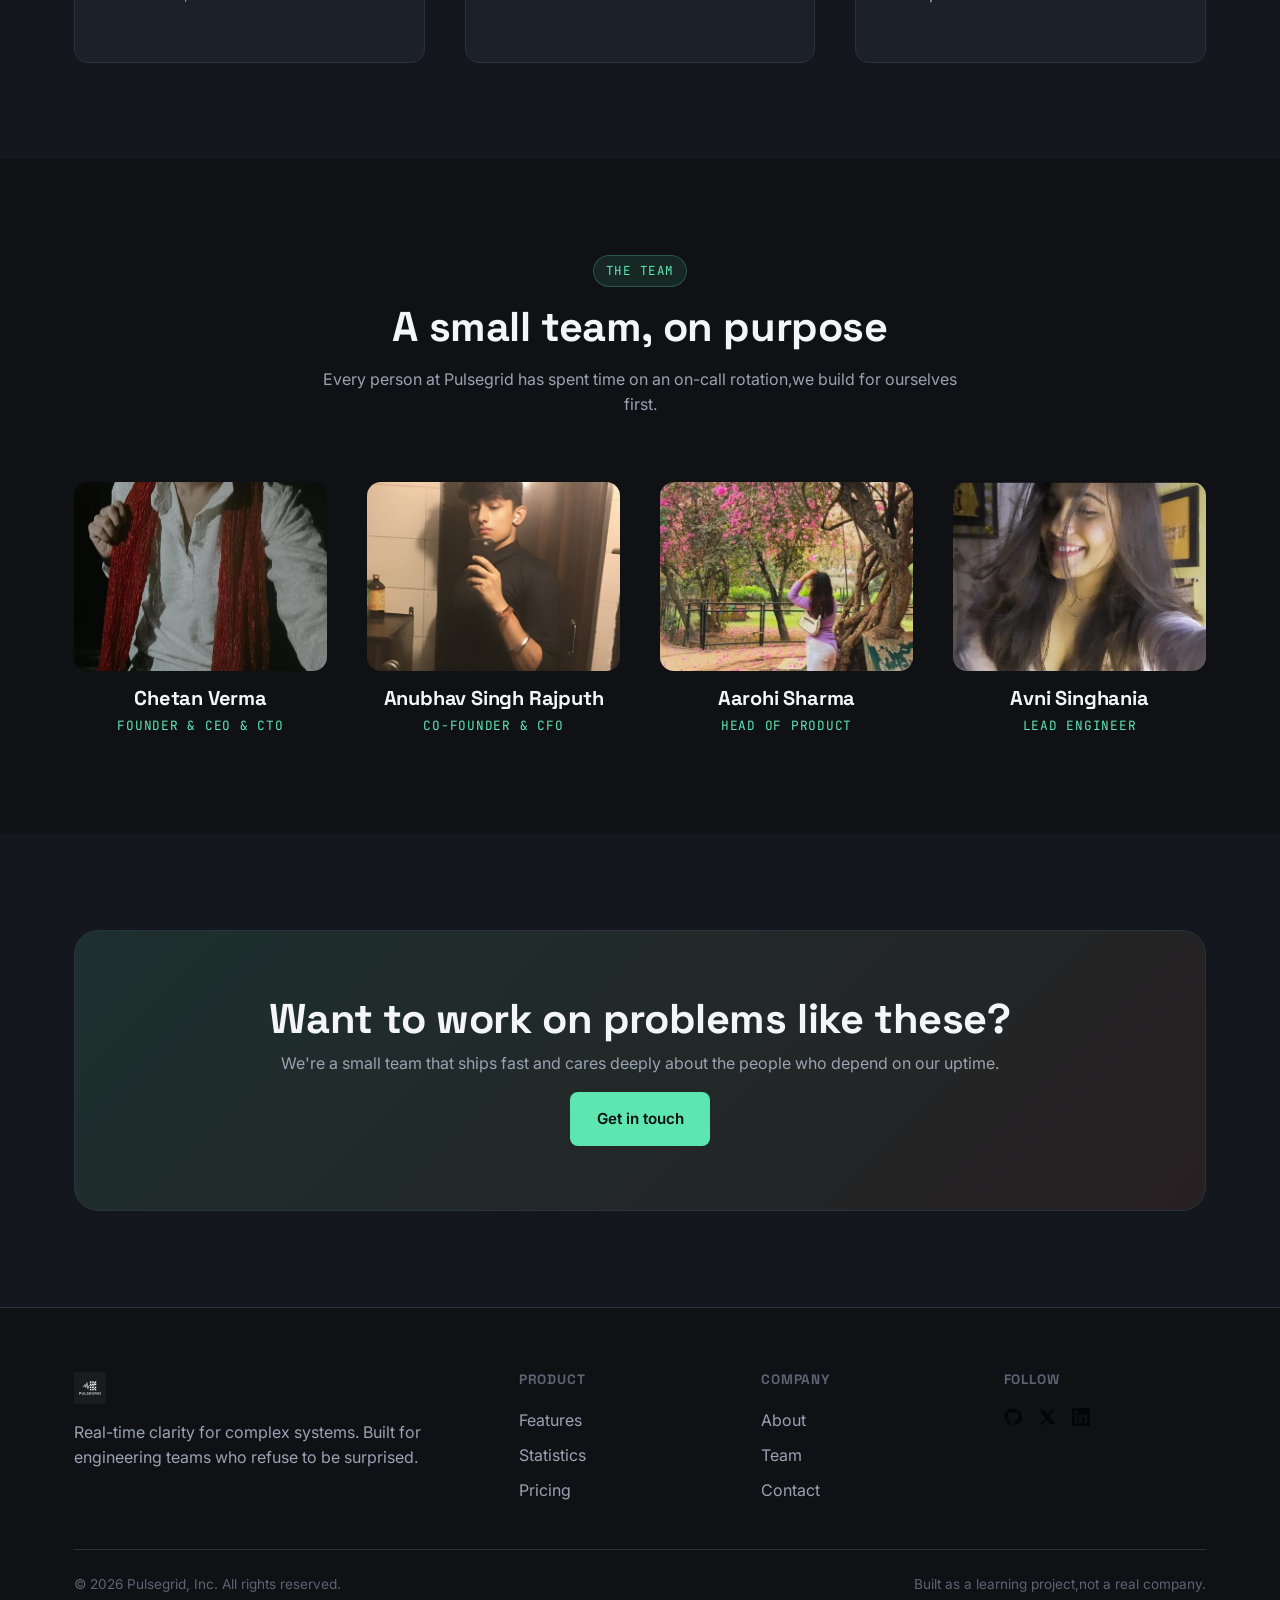
==== commit 6ffe448c: "Update" ====
--- a/about.html
+++ b/about.html
@@ -14,7 +14,7 @@
 <head>
   <meta charset="UTF-8">
   <meta name="viewport" content="width=device-width, initial-scale=1.0">
-  <title>About — Pulsegrid</title>
+  <title>About,Pulsegrid</title>
   <meta name="description"
     content="Learn about Pulsegrid's mission, values, and the team building real-time infrastructure monitoring.">
 
@@ -140,7 +140,7 @@
         <div class="section-header reveal">
           <span class="eyebrow">The team</span>
           <h2>A small team, on purpose</h2>
-          <p>Every person at Pulsegrid has spent time on an on-call rotation — we build for ourselves first.</p>
+          <p>Every person at Pulsegrid has spent time on an on-call rotation,we build for ourselves first.</p>
         </div>
 
         <div class="grid grid--4">
@@ -219,7 +219,7 @@
 
       <div class="footer-bottom">
         <span>&copy; <span id="current-year"></span> Pulsegrid, Inc. All rights reserved.</span>
-        <span>Built as a learning project — not a real company.</span>
+        <span>Built as a learning project,not a real company.</span>
       </div>
     </div>
   </footer>
